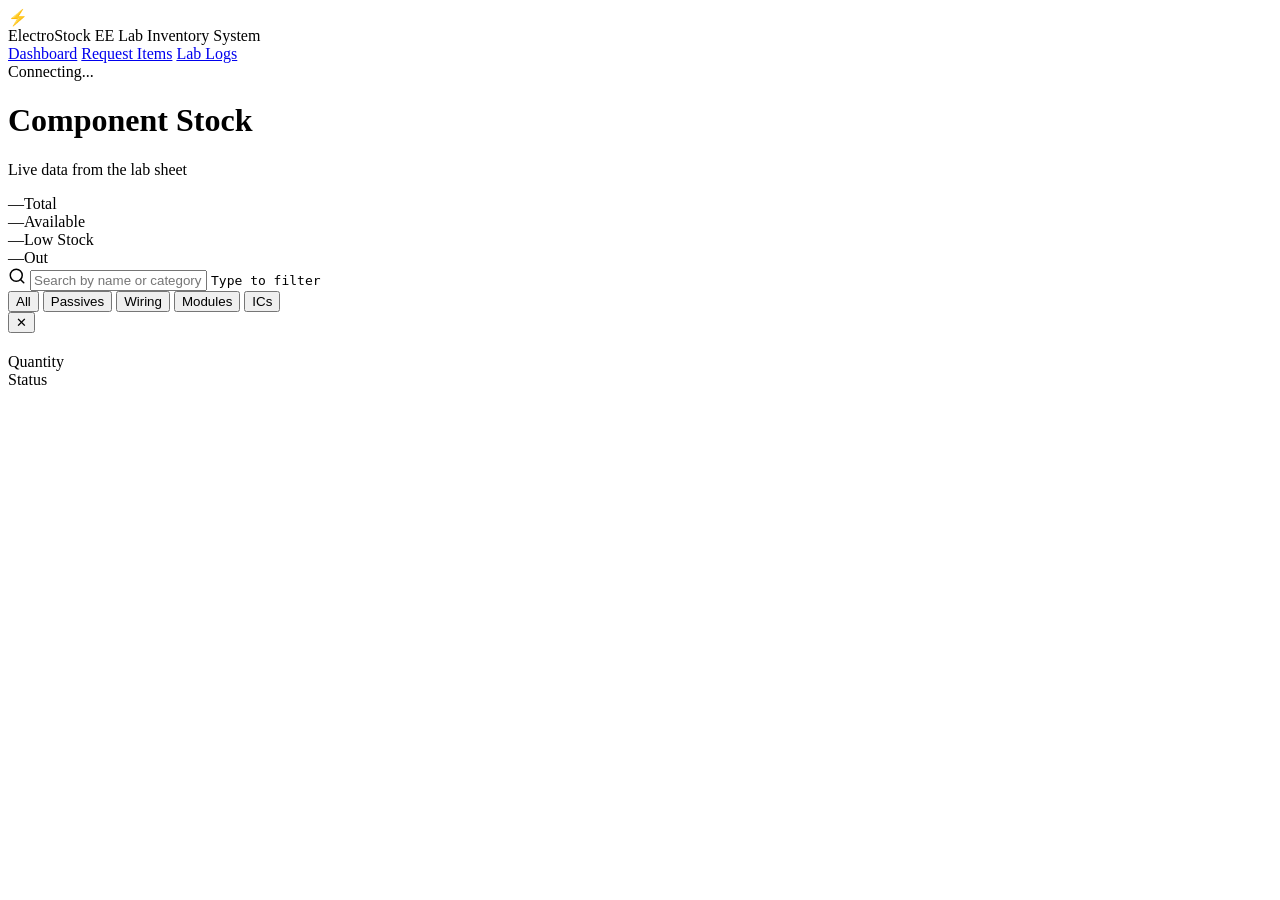
==== index.html @ 2708f956 "Add files via upload" ====
<!DOCTYPE html>
<html lang="en">
<head>
    <meta charset="UTF-8">
    <meta name="viewport" content="width=device-width, initial-scale=1.0">
    <title>ElectroStock — EE Lab Inventory System</title>
    <link rel="preconnect" href="https://fonts.googleapis.com">
    <link rel="preconnect" href="https://fonts.gstatic.com" crossorigin>
    <link href="https://fonts.googleapis.com/css2?family=JetBrains+Mono:wght@400;600&family=Inter:wght@400;500;600;700&display=swap" rel="stylesheet">
    <link rel="stylesheet" href="styles.css">
</head>
<body>

    <nav class="navbar">
        <div class="nav-container">
            <div class="logo">
                <span class="logo-mark">⚡</span>
                <div class="logo-text">
                    <span class="logo-main">ElectroStock</span>
                    <span class="logo-sub">EE Lab Inventory System</span>
                </div>
            </div>
            <div class="nav-links">
                <a href="index.html" class="active">Dashboard</a>
                <a href="request.html">Request Items</a>
                <a href="logs.html">Lab Logs</a>
            </div>
            <div class="nav-status" id="navStatus">
                <span class="status-dot"></span>
                <span class="status-label">Connecting...</span>
            </div>
        </div>
    </nav>

    <main class="container">

        <header class="search-header">
            <div class="header-top">
                <div>
                    <h1>Component Stock</h1>
                    <p class="header-sub">Live data from the lab sheet</p>
                </div>
                <div class="summary-chips" id="summaryChips">
                    <div class="chip chip--total"><span class="chip-num" id="totalCount">—</span><span class="chip-label">Total</span></div>
                    <div class="chip chip--ok"><span class="chip-num" id="availCount">—</span><span class="chip-label">Available</span></div>
                    <div class="chip chip--warn"><span class="chip-num" id="lowCount">—</span><span class="chip-label">Low Stock</span></div>
                    <div class="chip chip--danger"><span class="chip-num" id="outCount">—</span><span class="chip-label">Out</span></div>
                </div>
            </div>
            <div class="search-wrapper">
                <svg class="search-icon" xmlns="http://www.w3.org/2000/svg" width="18" height="18" viewBox="0 0 24 24" fill="none" stroke="currentColor" stroke-width="2" stroke-linecap="round" stroke-linejoin="round"><circle cx="11" cy="11" r="8"/><path d="m21 21-4.35-4.35"/></svg>
                <input type="text" id="searchInput" placeholder="Search by name or category…" autocomplete="off">
                <kbd class="search-kbd">Type to filter</kbd>
            </div>
            <div class="filter-row" id="filterRow">
                <button class="filter-btn active" data-filter="All">All</button>
                <button class="filter-btn" data-filter="Passives">Passives</button>
                <button class="filter-btn" data-filter="Wiring">Wiring</button>
                <button class="filter-btn" data-filter="Modules">Modules</button>
                <button class="filter-btn" data-filter="Integrated Circuits">ICs</button>
            </div>
        </header>

        <section class="inventory-grid" id="inventoryGrid"></section>

    </main>

    <!-- Detail Modal -->
    <div class="modal-overlay" id="modalOverlay" role="dialog" aria-modal="true" aria-labelledby="modalTitle">
        <div class="modal">
            <button class="modal-close" id="modalClose" aria-label="Close">✕</button>
            <div class="modal-icon" id="modalIcon"></div>
            <h2 class="modal-title" id="modalTitle"></h2>
            <p class="modal-category" id="modalCategory"></p>
            <div class="modal-divider"></div>
            <div class="modal-stats">
                <div class="modal-stat">
                    <span class="modal-stat-label">Quantity</span>
                    <span class="modal-stat-value mono" id="modalQty"></span>
                </div>
                <div class="modal-stat">
                    <span class="modal-stat-label">Status</span>
                    <span class="modal-stat-value" id="modalStatus"></span>
                </div>
            </div>
        </div>
    </div>

    <script src="app.js"></script>
</body>
</html>
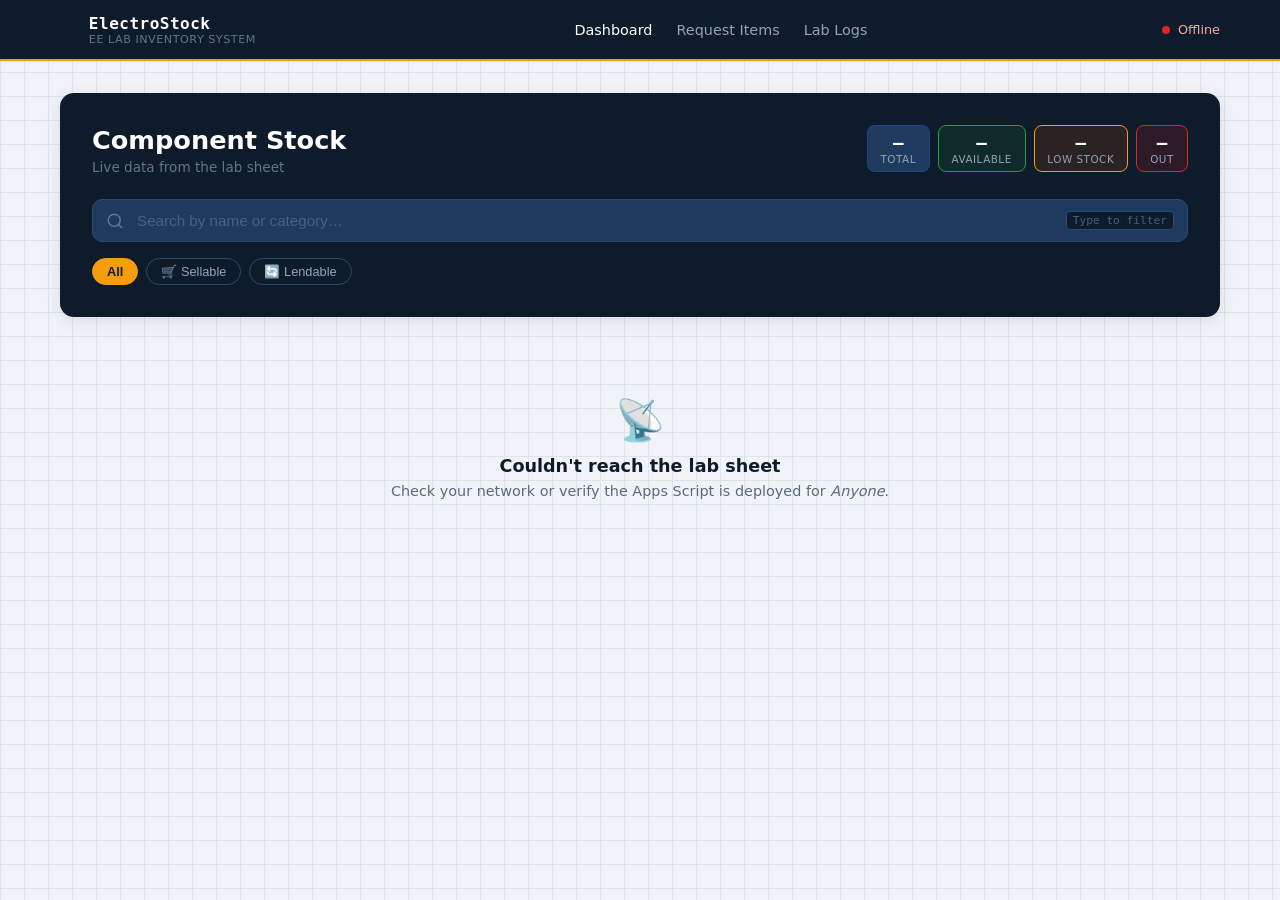
==== commit b7588eb4: "Add files via upload" ====
--- a/index.html
+++ b/index.html
@@ -53,13 +53,21 @@
                 <kbd class="search-kbd">Type to filter</kbd>
             </div>
             <div class="filter-row" id="filterRow">
-                <button class="filter-btn active" data-filter="All">All</button>
-                <button class="filter-btn" data-filter="Passives">Passives</button>
-                <button class="filter-btn" data-filter="Wiring">Wiring</button>
-                <button class="filter-btn" data-filter="Modules">Modules</button>
-                <button class="filter-btn" data-filter="Integrated Circuits">ICs</button>
+                <button class="filter-btn active" data-itemtype="All">All</button>
+                <button class="filter-btn" data-itemtype="Sellable">🛒 Sellable</button>
+                <button class="filter-btn" data-itemtype="Lendable">🔄 Lendable</button>
             </div>
         </header>
+
+        <div class="lendable-notice hidden" id="lendableNotice">
+            <h3>⚠️ Notice to Users</h3>
+            <ol>
+                <li><strong>Valid ID Deposited:</strong> A valid ID must be left at the desk before any requested item can be issued to you. Your ID will be returned once the item is brought back.</li>
+                <li><strong>On-Premises Use Only:</strong> Items cannot be taken home under any circumstances. All equipment must remain within the designated area.</li>
+                <li><strong>Non-SELENS Students:</strong> While SELENS students enjoy standard access, requests made by students from outside the SELENS department are subject to additional fees.</li>
+                <li><strong>Fines for Damage:</strong> Please inspect items before leaving. Any damages detected upon return will result in a fine and the patron will be held financially responsible.</li>
+            </ol>
+        </div>
 
         <section class="inventory-grid" id="inventoryGrid"></section>
 
@@ -88,4 +96,4 @@
 
     <script src="app.js"></script>
 </body>
-</html>
+</html>
--- a/styles.css
+++ b/styles.css
@@ -0,0 +1,574 @@
+/* =============================================
+   EE Lab Inventory — styles.css
+   Shared across all pages
+   ============================================= */
+
+:root {
+    --bg:         #f0f4f8;
+    --surface:    #ffffff;
+    --nav:        #0d1b2a;
+    --text-pri:   #0d1b2a;
+    --text-sec:   #5a6a7e;
+    --text-inv:   #ffffff;
+    --accent:     #f59e0b;
+    --accent-dim: #fef3c7;
+    --ok:         #16a34a;
+    --ok-bg:      #dcfce7;
+    --warn:       #b45309;
+    --warn-bg:    #fef9c3;
+    --danger:     #dc2626;
+    --danger-bg:  #fee2e2;
+    --border:     #dde3ea;
+    --radius:     10px;
+    --shadow-sm:  0 1px 3px rgba(0,0,0,.08);
+    --shadow-md:  0 4px 16px rgba(0,0,0,.10);
+    --shadow-lg:  0 12px 40px rgba(0,0,0,.18);
+}
+
+*, *::before, *::after { box-sizing: border-box; }
+
+body {
+    font-family: 'Inter', system-ui, sans-serif;
+    margin: 0;
+    padding: 0;
+    background-color: var(--bg);
+    background-image:
+        linear-gradient(var(--border) 1px, transparent 1px),
+        linear-gradient(90deg, var(--border) 1px, transparent 1px);
+    background-size: 24px 24px;
+    color: var(--text-pri);
+    min-height: 100vh;
+}
+
+.mono { font-family: 'JetBrains Mono', monospace; }
+
+/* ── Navbar ── */
+.navbar {
+    background-color: var(--nav);
+    padding: .85rem 0;
+    border-bottom: 2px solid var(--accent);
+    position: sticky;
+    top: 0;
+    z-index: 100;
+}
+
+.nav-container {
+    max-width: 1200px;
+    margin: 0 auto;
+    padding: 0 1.25rem;
+    display: flex;
+    justify-content: space-between;
+    align-items: center;
+    gap: 1rem;
+}
+
+.logo {
+    display: flex;
+    align-items: center;
+    gap: .75rem;
+}
+
+.logo-mark { font-size: 1.5rem; line-height: 1; }
+
+.logo-text {
+    display: flex;
+    flex-direction: column;
+}
+
+.logo-main {
+    font-family: 'JetBrains Mono', monospace;
+    font-weight: 600;
+    font-size: 1rem;
+    color: var(--text-inv);
+    letter-spacing: .5px;
+}
+
+.logo-sub {
+    font-size: .7rem;
+    color: #64748b;
+    letter-spacing: .5px;
+    text-transform: uppercase;
+}
+
+.nav-links {
+    display: flex;
+    align-items: center;
+}
+
+.nav-links a {
+    color: #94a3b8;
+    text-decoration: none;
+    margin-left: 1.5rem;
+    font-size: .9rem;
+    font-weight: 500;
+    transition: color .2s;
+}
+
+.nav-links a:hover,
+.nav-links a.active { color: #ffffff; }
+
+/* Live status dot */
+.nav-status {
+    display: flex;
+    align-items: center;
+    gap: .5rem;
+    font-size: .8rem;
+    color: #64748b;
+}
+
+.status-dot {
+    width: 8px;
+    height: 8px;
+    border-radius: 50%;
+    background: #475569;
+    transition: background .3s;
+}
+
+.nav-status.connected .status-dot   { background: #22c55e; box-shadow: 0 0 6px #22c55e88; }
+.nav-status.connected .status-label { color: #86efac; }
+.nav-status.error .status-dot       { background: var(--danger); }
+.nav-status.error .status-label     { color: #fca5a5; }
+
+/* ── Container ── */
+.container {
+    max-width: 1200px;
+    margin: 0 auto;
+    padding: 2rem 1.25rem 4rem;
+}
+
+/* ── Search Header (Dashboard) ── */
+.search-header {
+    background-color: var(--nav);
+    color: var(--text-inv);
+    padding: 2rem;
+    border-radius: 14px;
+    margin-bottom: 2rem;
+    box-shadow: var(--shadow-md);
+}
+
+.header-top {
+    display: flex;
+    justify-content: space-between;
+    align-items: flex-start;
+    gap: 1rem;
+    margin-bottom: 1.5rem;
+    flex-wrap: wrap;
+}
+
+.search-header h1 {
+    margin: 0 0 .25rem;
+    font-size: 1.6rem;
+    font-weight: 700;
+}
+
+.header-sub {
+    margin: 0;
+    font-size: .85rem;
+    color: #64748b;
+}
+
+/* Summary chips */
+.summary-chips {
+    display: flex;
+    gap: .5rem;
+    flex-wrap: wrap;
+}
+
+.chip {
+    display: flex;
+    flex-direction: column;
+    align-items: center;
+    padding: .4rem .8rem;
+    border-radius: 8px;
+    min-width: 52px;
+    border: 1px solid transparent;
+}
+
+.chip--total  { background: #1e3a5f; border-color: #2563eb44; }
+.chip--ok     { background: #14532d44; border-color: var(--ok); }
+.chip--warn   { background: #78350f44; border-color: var(--accent); }
+.chip--danger { background: #7f1d1d44; border-color: var(--danger); }
+
+.chip-num {
+    font-family: 'JetBrains Mono', monospace;
+    font-size: 1.1rem;
+    font-weight: 600;
+    color: var(--text-inv);
+}
+
+.chip-label {
+    font-size: .65rem;
+    color: #94a3b8;
+    text-transform: uppercase;
+    letter-spacing: .5px;
+}
+
+/* Search input */
+.search-wrapper {
+    position: relative;
+    display: flex;
+    align-items: center;
+    margin-bottom: 1rem;
+}
+
+.search-icon {
+    position: absolute;
+    left: 14px;
+    color: #64748b;
+    pointer-events: none;
+}
+
+.search-wrapper input {
+    width: 100%;
+    padding: 12px 16px 12px 44px;
+    font-size: .95rem;
+    font-family: 'Inter', sans-serif;
+    background: #1e3a5f;
+    border: 1px solid #2a4a6e;
+    border-radius: var(--radius);
+    color: var(--text-inv);
+    outline: none;
+    transition: border-color .2s, box-shadow .2s;
+}
+
+.search-wrapper input::placeholder { color: #4a6080; }
+
+.search-wrapper input:focus {
+    border-color: var(--accent);
+    box-shadow: 0 0 0 3px rgba(245,158,11,.2);
+}
+
+.search-kbd {
+    position: absolute;
+    right: 14px;
+    font-family: 'JetBrains Mono', monospace;
+    font-size: .7rem;
+    color: #4a6080;
+    background: #0d1b2a;
+    border: 1px solid #2a4a6e;
+    border-radius: 4px;
+    padding: 2px 6px;
+    pointer-events: none;
+}
+
+/* Category filter buttons */
+.filter-row {
+    display: flex;
+    gap: .5rem;
+    flex-wrap: wrap;
+}
+
+.filter-btn {
+    padding: 5px 14px;
+    border-radius: 20px;
+    border: 1px solid #2a4a6e;
+    background: transparent;
+    color: #94a3b8;
+    font-size: .8rem;
+    font-family: 'Inter', sans-serif;
+    font-weight: 500;
+    cursor: pointer;
+    transition: all .15s;
+}
+
+.filter-btn:hover { border-color: var(--accent); color: var(--accent); }
+
+.filter-btn.active {
+    background: var(--accent);
+    border-color: var(--accent);
+    color: #0d1b2a;
+    font-weight: 700;
+}
+
+.hidden { display: none !important; }
+
+/* ── Lendable Borrower Notice ── */
+.lendable-notice {
+    background: var(--accent-dim);
+    border: 1.5px solid #fcd34d;
+    border-radius: 14px;
+    padding: 1.25rem 1.5rem;
+    margin-bottom: 1.5rem;
+    box-shadow: var(--shadow-sm);
+}
+
+.lendable-notice h3 {
+    margin: 0 0 .85rem;
+    font-size: .95rem;
+    font-weight: 700;
+    color: #78350f;
+    letter-spacing: .4px;
+    text-transform: uppercase;
+}
+
+.lendable-notice ol {
+    margin: 0;
+    padding-left: 1.25rem;
+    display: flex;
+    flex-direction: column;
+    gap: .55rem;
+}
+
+.lendable-notice li {
+    font-size: .85rem;
+    color: #78350f;
+    line-height: 1.55;
+}
+
+.lendable-notice li strong {
+    color: #5c2d06;
+}
+
+@media (max-width: 600px) {
+    .lendable-notice { padding: 1rem 1.1rem; }
+}
+
+/* ── Inventory Grid ── */
+.inventory-grid {
+    display: grid;
+    grid-template-columns: repeat(auto-fill, minmax(260px, 1fr));
+    gap: 1rem;
+}
+
+/* ── Component Card ── */
+.component-card {
+    background: var(--surface);
+    border-radius: var(--radius);
+    border: 1px solid var(--border);
+    padding: 1rem;
+    display: flex;
+    gap: 1rem;
+    align-items: center;
+    box-shadow: var(--shadow-sm);
+    cursor: pointer;
+    transition: transform .18s, box-shadow .18s, border-color .18s;
+    position: relative;
+    overflow: hidden;
+}
+
+.component-card::before {
+    content: '';
+    position: absolute;
+    left: 0; top: 0; bottom: 0;
+    width: 3px;
+    border-radius: var(--radius) 0 0 var(--radius);
+}
+
+.component-card.status-available::before    { background: var(--ok); }
+.component-card.status-low-stock::before    { background: var(--accent); }
+.component-card.status-out-of-stock::before { background: var(--danger); }
+
+.component-card:hover {
+    transform: translateY(-3px);
+    box-shadow: var(--shadow-md);
+    border-color: #c5cdd8;
+}
+
+.card-icon {
+    width: 56px;
+    height: 56px;
+    background: #f8fafc;
+    border-radius: 8px;
+    border: 1px dashed var(--border);
+    display: flex;
+    justify-content: center;
+    align-items: center;
+    font-size: 1.6rem;
+    flex-shrink: 0;
+}
+
+.card-details {
+    display: flex;
+    flex-direction: column;
+    flex: 1;
+    min-width: 0;
+}
+
+.component-title {
+    margin: 0 0 2px;
+    font-size: 1rem;
+    font-weight: 600;
+    white-space: nowrap;
+    overflow: hidden;
+    text-overflow: ellipsis;
+}
+
+.card-category {
+    margin: 0 0 8px;
+    font-size: .78rem;
+    color: var(--text-sec);
+    text-transform: uppercase;
+    letter-spacing: .4px;
+}
+
+.card-footer {
+    display: flex;
+    justify-content: space-between;
+    align-items: center;
+}
+
+.card-qty {
+    font-family: 'JetBrains Mono', monospace;
+    font-size: .85rem;
+    font-weight: 600;
+    color: var(--text-sec);
+}
+
+.card-qty span { color: var(--text-pri); font-size: 1rem; }
+
+/* ── Status Badges ── */
+.status-badge {
+    padding: 3px 10px;
+    border-radius: 5px;
+    font-size: .72rem;
+    font-weight: 700;
+    text-transform: uppercase;
+    letter-spacing: .5px;
+}
+
+.available    { background: var(--ok-bg);     color: var(--ok); }
+.low-stock    { background: var(--warn-bg);   color: var(--warn); }
+.out-of-stock { background: var(--danger-bg); color: var(--danger); }
+
+/* ── Skeleton Loading ── */
+.skeleton-card {
+    background: var(--surface);
+    border-radius: var(--radius);
+    border: 1px solid var(--border);
+    padding: 1rem;
+    display: flex;
+    gap: 1rem;
+    align-items: center;
+}
+
+.skel {
+    background: linear-gradient(90deg, #e2e8f0 25%, #f1f5f9 50%, #e2e8f0 75%);
+    background-size: 200% 100%;
+    animation: shimmer 1.4s infinite;
+    border-radius: 6px;
+}
+
+.skel-icon  { width: 56px; height: 56px; border-radius: 8px; flex-shrink: 0; }
+.skel-lines { flex: 1; display: flex; flex-direction: column; gap: 8px; }
+.skel-title { height: 14px; width: 70%; }
+.skel-cat   { height: 11px; width: 45%; }
+.skel-badge { height: 20px; width: 80px; border-radius: 5px; }
+
+@keyframes shimmer {
+    0%   { background-position: 200% 0; }
+    100% { background-position: -200% 0; }
+}
+
+/* ── Empty / Error States ── */
+.state-message {
+    grid-column: 1 / -1;
+    text-align: center;
+    padding: 3rem 1rem;
+    color: var(--text-sec);
+}
+
+.state-message .state-icon { font-size: 2.5rem; display: block; margin-bottom: .75rem; }
+.state-message h3 { margin: 0 0 .4rem; font-size: 1.1rem; color: var(--text-pri); }
+.state-message p  { margin: 0; font-size: .9rem; }
+
+/* ── Modal ── */
+.modal-overlay {
+    position: fixed;
+    inset: 0;
+    background: rgba(13,27,42,.6);
+    backdrop-filter: blur(4px);
+    display: flex;
+    justify-content: center;
+    align-items: center;
+    z-index: 200;
+    opacity: 0;
+    pointer-events: none;
+    transition: opacity .2s;
+}
+
+.modal-overlay.open { opacity: 1; pointer-events: all; }
+
+.modal {
+    background: var(--surface);
+    border-radius: 16px;
+    padding: 2rem;
+    width: min(420px, 90vw);
+    box-shadow: var(--shadow-lg);
+    position: relative;
+    transform: translateY(16px);
+    transition: transform .22s;
+}
+
+.modal-overlay.open .modal { transform: translateY(0); }
+
+.modal-close {
+    position: absolute;
+    top: 1rem; right: 1rem;
+    background: #f1f5f9;
+    border: none;
+    border-radius: 6px;
+    width: 32px; height: 32px;
+    font-size: .9rem;
+    cursor: pointer;
+    color: var(--text-sec);
+    display: flex;
+    align-items: center;
+    justify-content: center;
+    transition: background .15s;
+}
+
+.modal-close:hover { background: var(--border); }
+
+.modal-icon { font-size: 5rem; text-align: center; margin-bottom: .75rem; line-height: 1; }
+
+.modal-title {
+    margin: 0 0 .25rem;
+    font-size: 1.3rem;
+    font-weight: 700;
+    text-align: center;
+}
+
+.modal-category {
+    margin: 0;
+    text-align: center;
+    font-size: .82rem;
+    color: var(--text-sec);
+    text-transform: uppercase;
+    letter-spacing: .5px;
+}
+
+.modal-divider { height: 1px; background: var(--border); margin: 1.25rem 0; }
+
+.modal-stats { display: grid; grid-template-columns: 1fr 1fr; gap: 1rem; }
+
+.modal-stat {
+    background: #f8fafc;
+    border-radius: 8px;
+    padding: .85rem 1rem;
+    display: flex;
+    flex-direction: column;
+    gap: .3rem;
+}
+
+.modal-stat-label {
+    font-size: .72rem;
+    color: var(--text-sec);
+    text-transform: uppercase;
+    letter-spacing: .5px;
+}
+
+.modal-stat-value { font-size: 1.2rem; font-weight: 700; }
+
+/* ── Responsive ── */
+@media (max-width: 600px) {
+    .search-header { padding: 1.25rem; }
+    .header-top { flex-direction: column; }
+    .search-kbd { display: none; }
+    .summary-chips { gap: .35rem; }
+    .chip { padding: .3rem .6rem; min-width: 44px; }
+}
+
+@media (prefers-reduced-motion: reduce) {
+    .skel { animation: none; }
+    .component-card, .modal, .modal-overlay { transition: none; }
+}
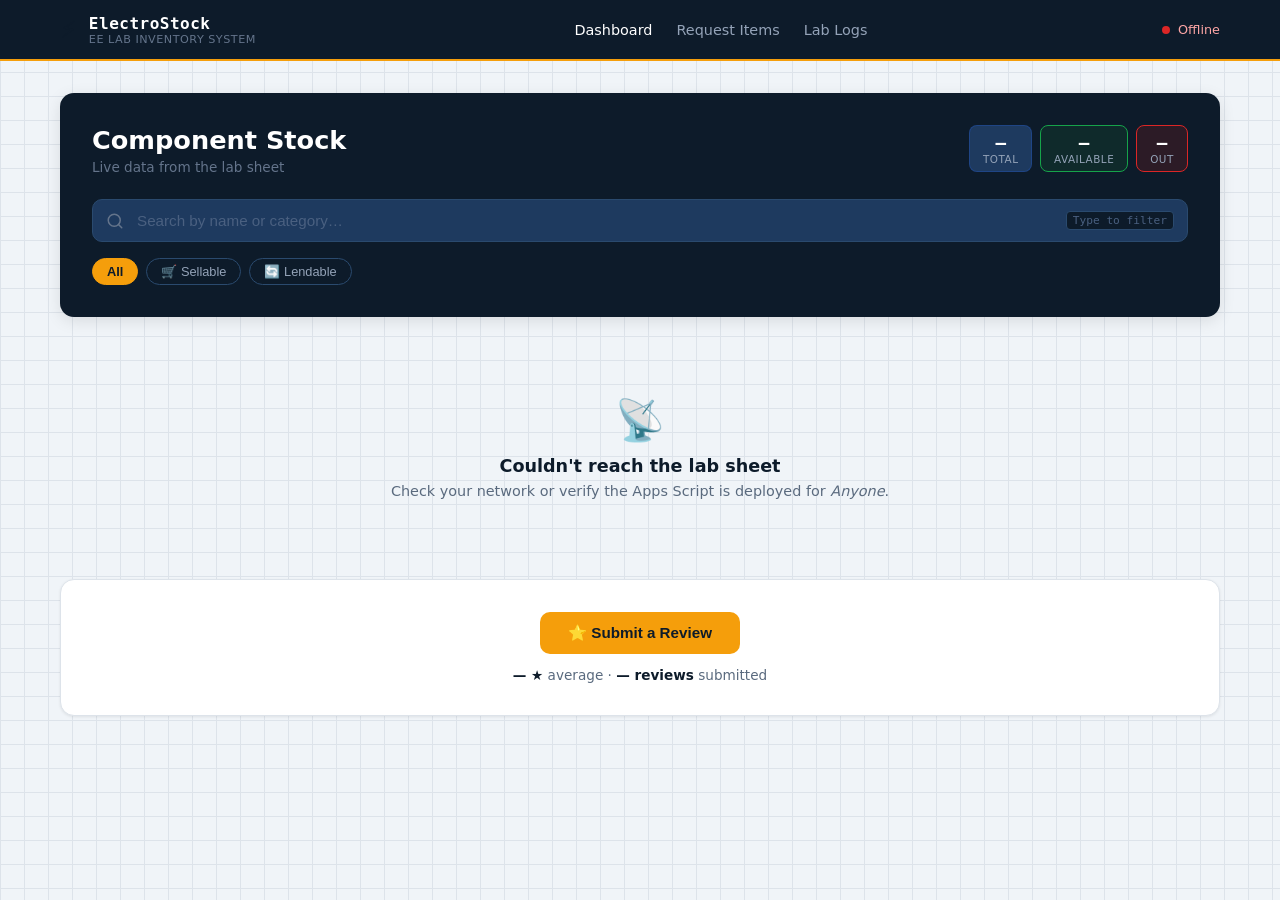
==== commit 38852fc9: "Add files via upload UPDATE" ====
--- a/index.html
+++ b/index.html
@@ -43,7 +43,6 @@
                 <div class="summary-chips" id="summaryChips">
                     <div class="chip chip--total"><span class="chip-num" id="totalCount">—</span><span class="chip-label">Total</span></div>
                     <div class="chip chip--ok"><span class="chip-num" id="availCount">—</span><span class="chip-label">Available</span></div>
-                    <div class="chip chip--warn"><span class="chip-num" id="lowCount">—</span><span class="chip-label">Low Stock</span></div>
                     <div class="chip chip--danger"><span class="chip-num" id="outCount">—</span><span class="chip-label">Out</span></div>
                 </div>
             </div>
@@ -71,6 +70,14 @@
 
         <section class="inventory-grid" id="inventoryGrid"></section>
 
+        <!-- Review Section — always sits below the grid, however many items it holds -->
+        <section class="review-section" id="reviewSection">
+            <button class="review-btn" id="reviewBtn">⭐ Submit a Review</button>
+            <p class="review-stats" id="reviewStats">
+                <span id="reviewAvg">—</span> average · <span id="reviewCount">—</span> submitted
+            </p>
+        </section>
+
     </main>
 
     <!-- Detail Modal -->
@@ -80,6 +87,7 @@
             <div class="modal-icon" id="modalIcon"></div>
             <h2 class="modal-title" id="modalTitle"></h2>
             <p class="modal-category" id="modalCategory"></p>
+            <p class="modal-item-type" id="modalItemType"></p>
             <div class="modal-divider"></div>
             <div class="modal-stats">
                 <div class="modal-stat">
@@ -90,7 +98,64 @@
                     <span class="modal-stat-label">Status</span>
                     <span class="modal-stat-value" id="modalStatus"></span>
                 </div>
+                <div class="modal-stat hidden" id="modalPriceRow">
+                    <span class="modal-stat-label">Price</span>
+                    <span class="modal-stat-value mono" id="modalPrice"></span>
+                </div>
             </div>
+        </div>
+    </div>
+
+    <!-- Review Modal -->
+    <div class="modal-overlay" id="reviewModalOverlay" role="dialog" aria-modal="true" aria-labelledby="reviewModalTitle">
+        <div class="modal review-modal">
+            <button class="modal-close" id="reviewModalClose" aria-label="Close">✕</button>
+            <h2 class="modal-title" id="reviewModalTitle">Rate Your Experience</h2>
+            <p class="modal-category" style="text-transform:none;">How was the EE Lab Inventory System?</p>
+            <div class="star-picker" id="starPicker">
+                <span class="star" data-value="1">★</span>
+                <span class="star" data-value="2">★</span>
+                <span class="star" data-value="3">★</span>
+                <span class="star" data-value="4">★</span>
+                <span class="star" data-value="5">★</span>
+            </div>
+            <button class="review-submit-btn" id="reviewSubmitBtn" disabled>
+                <span id="reviewSubmitLabel">Submit Review</span>
+                <span id="reviewSubmitSpinner" class="spinner hidden"></span>
+            </button>
+        </div>
+    </div>
+
+    <!-- Review Details Modal — optional name + comment, shown after stars are picked -->
+    <div class="modal-overlay" id="reviewDetailsOverlay" role="dialog" aria-modal="true" aria-labelledby="reviewDetailsTitle">
+        <div class="modal review-modal">
+            <button class="modal-close" id="reviewDetailsClose" aria-label="Close">✕</button>
+            <h2 class="modal-title" id="reviewDetailsTitle">Add a Comment</h2>
+            <p class="modal-category" style="text-transform:none;">Optional — leave blank and submit if you'd rather not.</p>
+            <div class="review-details-form">
+                <div class="field-group">
+                    <label for="reviewName">Name (optional)</label>
+                    <input type="text" id="reviewName" placeholder="e.g. Juan dela Cruz" autocomplete="name">
+                </div>
+                <div class="field-group">
+                    <label for="reviewComment">Comment (optional)</label>
+                    <textarea id="reviewComment" rows="3" placeholder="Tell us what you liked or what we can improve…"></textarea>
+                </div>
+            </div>
+            <button class="review-submit-btn" id="reviewDetailsSubmitBtn">
+                <span id="reviewDetailsSubmitLabel">Submit</span>
+                <span id="reviewDetailsSubmitSpinner" class="spinner hidden"></span>
+            </button>
+        </div>
+    </div>
+
+    <!-- Thank You Modal -->
+    <div class="modal-overlay" id="thankYouOverlay" role="dialog" aria-modal="true" aria-labelledby="thankYouTitle">
+        <div class="modal thank-you-modal">
+            <div class="modal-icon">🎉</div>
+            <h2 class="modal-title" id="thankYouTitle">Thanks for Reviewing!</h2>
+            <p class="modal-category" style="text-transform:none; font-size:.95rem;">Show this to the nearest officer.</p>
+            <button class="btn-primary" id="thankYouCloseBtn" style="margin-top:1.5rem; width:100%;">Close</button>
         </div>
     </div>
 
--- a/styles.css
+++ b/styles.css
@@ -355,7 +355,6 @@
 }
 
 .component-card.status-available::before    { background: var(--ok); }
-.component-card.status-low-stock::before    { background: var(--accent); }
 .component-card.status-out-of-stock::before { background: var(--danger); }
 
 .component-card:hover {
@@ -401,10 +400,43 @@
     letter-spacing: .4px;
 }
 
+/* Item type badge (Sellable / Lendable) — on cards and in the modal */
+.item-type-badge {
+    display: inline-flex;
+    align-items: center;
+    gap: .3rem;
+    width: fit-content;
+    padding: 2px 9px;
+    margin-bottom: 8px;
+    border-radius: 5px;
+    font-size: .68rem;
+    font-weight: 700;
+    text-transform: uppercase;
+    letter-spacing: .4px;
+}
+
+.item-type-badge.sellable { background: #f3e8ff; color: #7c3aed; }
+.item-type-badge.lendable { background: #dbeafe; color: #1d4ed8; }
+
+.modal-item-type {
+    text-align: center;
+    margin: -.25rem 0 0;
+}
+
+.modal-item-type .item-type-badge { margin: 0 auto; }
+
 .card-footer {
     display: flex;
     justify-content: space-between;
     align-items: center;
+}
+
+.card-price {
+    font-family: 'JetBrains Mono', monospace;
+    font-size: .85rem;
+    font-weight: 700;
+    color: var(--ok);
+    margin-left: .3rem;
 }
 
 .card-qty {
@@ -427,7 +459,6 @@
 }
 
 .available    { background: var(--ok-bg);     color: var(--ok); }
-.low-stock    { background: var(--warn-bg);   color: var(--warn); }
 .out-of-stock { background: var(--danger-bg); color: var(--danger); }
 
 /* ── Skeleton Loading ── */
@@ -539,7 +570,7 @@
 
 .modal-divider { height: 1px; background: var(--border); margin: 1.25rem 0; }
 
-.modal-stats { display: grid; grid-template-columns: 1fr 1fr; gap: 1rem; }
+.modal-stats { display: grid; grid-template-columns: repeat(auto-fit, minmax(110px, 1fr)); gap: 1rem; }
 
 .modal-stat {
     background: #f8fafc;
@@ -558,6 +589,165 @@
 }
 
 .modal-stat-value { font-size: 1.2rem; font-weight: 700; }
+
+.spinner {
+    width: 18px; height: 18px;
+    border: 2px solid rgba(0,0,0,.2);
+    border-top-color: #0d1b2a;
+    border-radius: 50%;
+    animation: spin .7s linear infinite;
+}
+
+@keyframes spin { to { transform: rotate(360deg); } }
+
+.btn-primary {
+    padding: 10px 22px;
+    background: var(--accent);
+    color: #0d1b2a;
+    font-family: 'Inter', sans-serif;
+    font-weight: 700;
+    font-size: .9rem;
+    border: none;
+    border-radius: var(--radius);
+    cursor: pointer;
+    transition: background .15s;
+}
+.btn-primary:hover { background: #d97706; }
+
+/* ── Review Section ── */
+.review-section {
+    margin-top: 2rem;
+    padding: 2rem;
+    background: var(--surface);
+    border-radius: 14px;
+    border: 1px solid var(--border);
+    box-shadow: var(--shadow-sm);
+    text-align: center;
+}
+
+.review-btn {
+    display: inline-flex;
+    align-items: center;
+    gap: .5rem;
+    padding: 12px 28px;
+    background: var(--accent);
+    color: #0d1b2a;
+    font-family: 'Inter', sans-serif;
+    font-size: .95rem;
+    font-weight: 700;
+    border: none;
+    border-radius: var(--radius);
+    cursor: pointer;
+    transition: background .15s, transform .1s;
+}
+
+.review-btn:hover:not(:disabled)  { background: #d97706; }
+.review-btn:active:not(:disabled) { transform: scale(.98); }
+
+.review-btn:disabled {
+    background: var(--ok-bg);
+    color: var(--ok);
+    cursor: default;
+}
+
+.review-stats {
+    margin: .85rem 0 0;
+    font-size: .85rem;
+    color: var(--text-sec);
+}
+
+.review-stats span { font-weight: 700; color: var(--text-pri); }
+
+/* --- Star picker (inside the review modal) --- */
+.star-picker {
+    display: flex;
+    justify-content: center;
+    gap: .4rem;
+    margin: 1.5rem 0;
+}
+
+.star {
+    font-size: 2.4rem;
+    line-height: 1;
+    color: #e2e8f0;
+    cursor: pointer;
+    transition: color .12s, transform .1s;
+    user-select: none;
+}
+
+.star:hover { transform: scale(1.12); }
+.star.filled { color: var(--accent); }
+
+/* --- Review Details form (optional name + comment) --- */
+.review-details-form {
+    display: flex;
+    flex-direction: column;
+    gap: 1rem;
+    margin: 1.25rem 0;
+    text-align: left;
+}
+
+.review-details-form .field-group {
+    display: flex;
+    flex-direction: column;
+    gap: .4rem;
+}
+
+.review-details-form label {
+    font-size: .8rem;
+    font-weight: 600;
+    color: var(--text-sec);
+    text-transform: uppercase;
+    letter-spacing: .4px;
+}
+
+.review-details-form input,
+.review-details-form textarea {
+    padding: 10px 14px;
+    font-size: .95rem;
+    font-family: 'Inter', sans-serif;
+    background: #f8fafc;
+    border: 1px solid var(--border);
+    border-radius: var(--radius);
+    color: var(--text-pri);
+    outline: none;
+    transition: border-color .2s, box-shadow .2s;
+    width: 100%;
+    box-sizing: border-box;
+}
+
+.review-details-form textarea { resize: vertical; }
+
+.review-details-form input:focus,
+.review-details-form textarea:focus {
+    border-color: var(--accent);
+    box-shadow: 0 0 0 3px rgba(245,158,11,.15);
+    background: #fff;
+}
+
+.review-modal, .thank-you-modal { text-align: center; }
+
+.review-submit-btn {
+    width: 100%;
+    display: flex;
+    justify-content: center;
+    align-items: center;
+    gap: .5rem;
+    padding: 12px;
+    background: var(--accent);
+    color: #0d1b2a;
+    font-family: 'Inter', sans-serif;
+    font-size: .95rem;
+    font-weight: 700;
+    border: none;
+    border-radius: var(--radius);
+    cursor: pointer;
+    transition: background .15s;
+    margin-top: .5rem;
+}
+
+.review-submit-btn:hover:not(:disabled) { background: #d97706; }
+.review-submit-btn:disabled { background: #cbd5e1; color: #94a3b8; cursor: not-allowed; }
 
 /* ── Responsive ── */
 @media (max-width: 600px) {
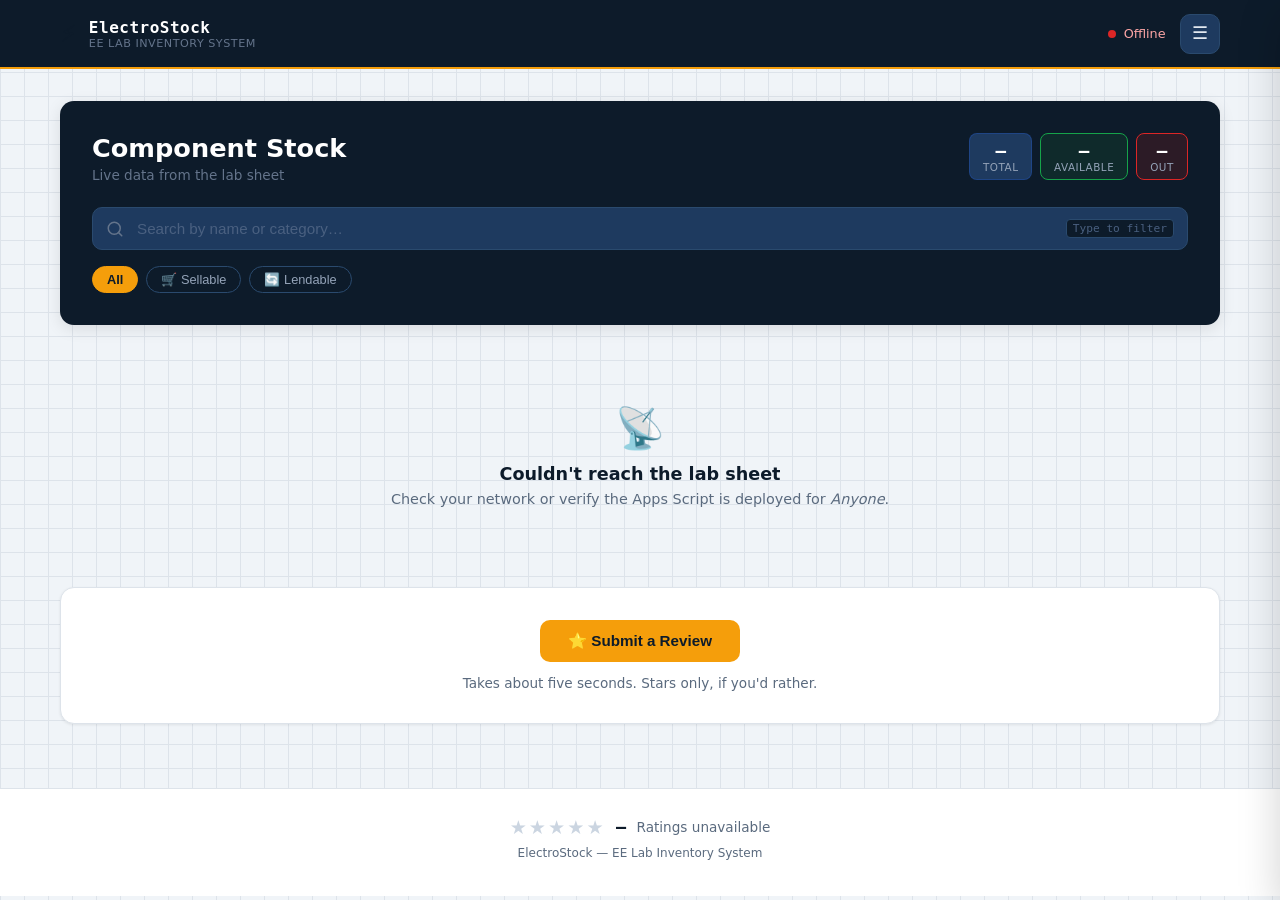
==== commit f8bc3ff1: "Add files via upload" ====
--- a/index.html
+++ b/index.html
@@ -20,16 +20,28 @@
                     <span class="logo-sub">EE Lab Inventory System</span>
                 </div>
             </div>
-            <div class="nav-links">
-                <a href="index.html" class="active">Dashboard</a>
-                <a href="request.html">Request Items</a>
-                <a href="logs.html">Lab Logs</a>
-            </div>
-            <div class="nav-status" id="navStatus">
-                <span class="status-dot"></span>
-                <span class="status-label">Connecting...</span>
+            <div class="nav-actions">
+                <div class="nav-status" id="navStatus">
+                    <span class="status-dot"></span>
+                    <span class="status-label">Connecting...</span>
+                </div>
+                <button type="button" class="nav-toggle" id="navToggle"
+                        aria-label="Open menu" aria-expanded="false" aria-controls="navMenu">☰</button>
             </div>
         </div>
+    </nav>
+
+    <!-- Slide-out nav panel -->
+    <div class="nav-backdrop" id="navBackdrop"></div>
+    <nav class="nav-menu" id="navMenu" aria-label="Main menu">
+        <div class="nav-menu-head">
+            <span class="nav-menu-title">Menu</span>
+            <button type="button" class="nav-menu-close" id="navMenuClose" aria-label="Close menu">✕</button>
+        </div>
+        <a href="index.html" class="active"><span class="nav-menu-icon">📊</span>Dashboard</a>
+        <a href="request.html"><span class="nav-menu-icon">📝</span>Request Items</a>
+        <a href="logs.html"><span class="nav-menu-icon">📋</span>Lab Logs</a>
+        <button type="button" class="nav-rate-btn" id="navRateBtn"><span class="nav-menu-icon">⭐</span>Rate Us</button>
     </nav>
 
     <main class="container">
@@ -73,12 +85,21 @@
         <!-- Review Section — always sits below the grid, however many items it holds -->
         <section class="review-section" id="reviewSection">
             <button class="review-btn" id="reviewBtn">⭐ Submit a Review</button>
-            <p class="review-stats" id="reviewStats">
-                <span id="reviewAvg">—</span> average · <span id="reviewCount">—</span> submitted
-            </p>
+            <p class="review-hint">Takes about five seconds. Stars only, if you'd rather.</p>
         </section>
 
     </main>
+
+    <footer class="site-footer">
+        <div class="footer-inner">
+            <div class="footer-rating">
+                <span class="footer-stars" id="footerStars" aria-hidden="true"><span class="off">★</span><span class="off">★</span><span class="off">★</span><span class="off">★</span><span class="off">★</span></span>
+                <span class="footer-avg" id="reviewAvg">—</span>
+                <span class="footer-count" id="reviewCount">Loading ratings…</span>
+            </div>
+            <p class="footer-note">ElectroStock — EE Lab Inventory System</p>
+        </div>
+    </footer>
 
     <!-- Detail Modal -->
     <div class="modal-overlay" id="modalOverlay" role="dialog" aria-modal="true" aria-labelledby="modalTitle">
@@ -103,6 +124,7 @@
                     <span class="modal-stat-value mono" id="modalPrice"></span>
                 </div>
             </div>
+            <button class="modal-action-btn hidden" id="modalActionBtn"></button>
         </div>
     </div>
 
@@ -159,6 +181,7 @@
         </div>
     </div>
 
+    <script src="nav.js"></script>
     <script src="app.js"></script>
 </body>
 </html>
--- a/styles.css
+++ b/styles.css
@@ -90,22 +90,167 @@
     text-transform: uppercase;
 }
 
-.nav-links {
-    display: flex;
-    align-items: center;
-}
-
-.nav-links a {
+/* Right-hand cluster: live status dot + the ☰ button */
+.nav-actions {
+    display: flex;
+    align-items: center;
+    gap: .9rem;
+}
+
+/* ── Hamburger button ── */
+.nav-toggle {
+    display: inline-flex;
+    align-items: center;
+    justify-content: center;
+    width: 40px;
+    height: 40px;
+    flex-shrink: 0;
+    background: #1e3a5f;
+    border: 1px solid #2a4a6e;
+    border-radius: var(--radius);
+    color: #e2e8f0;
+    font-size: 1.15rem;
+    line-height: 1;
+    cursor: pointer;
+    transition: background .15s, color .15s, border-color .15s;
+}
+
+.nav-toggle:hover {
+    background: #2a4a6e;
+    color: #fff;
+    border-color: var(--accent);
+}
+
+.nav-toggle:focus-visible {
+    outline: 2px solid var(--accent);
+    outline-offset: 2px;
+}
+
+/* ── Slide-out panel ── */
+.nav-backdrop {
+    position: fixed;
+    inset: 0;
+    background: rgba(13, 27, 42, .55);
+    opacity: 0;
+    visibility: hidden;
+    transition: opacity .22s, visibility .22s;
+    z-index: 110;
+}
+
+.nav-backdrop.open { opacity: 1; visibility: visible; }
+
+.nav-menu {
+    position: fixed;
+    top: 0;
+    right: 0;
+    height: 100%;
+    width: min(80vw, 280px);
+    background: var(--nav);
+    border-left: 2px solid var(--accent);
+    box-shadow: var(--shadow-lg);
+    display: flex;
+    flex-direction: column;
+    padding: 1.25rem 1rem;
+    transform: translateX(100%);
+    transition: transform .25s ease;
+    z-index: 120;
+    overflow-y: auto;
+}
+
+.nav-menu.open { transform: translateX(0); }
+
+/* Stop the page scrolling behind the open panel */
+body.nav-open { overflow: hidden; }
+
+.nav-menu-head {
+    display: flex;
+    justify-content: space-between;
+    align-items: center;
+    margin-bottom: 1rem;
+    padding-left: .75rem;
+}
+
+.nav-menu-title {
+    font-size: .8rem;
+    font-weight: 600;
+    color: #64748b;
+    font-family: 'JetBrains Mono', monospace;
+}
+
+.nav-menu-close {
+    background: none;
+    border: none;
     color: #94a3b8;
+    font-size: 1rem;
+    line-height: 1;
+    cursor: pointer;
+    padding: .35rem .45rem;
+    border-radius: 6px;
+    transition: background .15s, color .15s;
+}
+
+.nav-menu-close:hover { background: #1e3a5f; color: #fff; }
+
+.nav-menu a,
+.nav-menu .nav-rate-btn {
+    display: flex;
+    align-items: center;
+    gap: .65rem;
+    width: 100%;
+    margin: 0 0 .2rem;
+    padding: .7rem .75rem;
+    border: none;
+    border-radius: var(--radius);
+    background: transparent;
+    color: #94a3b8;
+    text-align: left;
     text-decoration: none;
-    margin-left: 1.5rem;
-    font-size: .9rem;
+    font-family: 'Inter', sans-serif;
+    font-size: .92rem;
     font-weight: 500;
-    transition: color .2s;
-}
-
-.nav-links a:hover,
-.nav-links a.active { color: #ffffff; }
+    cursor: pointer;
+    transition: background .15s, color .15s;
+}
+
+.nav-menu a:hover,
+.nav-menu .nav-rate-btn:hover:not(:disabled) {
+    background: #1e3a5f;
+    color: #fff;
+}
+
+.nav-menu a.active {
+    background: #1e3a5f;
+    color: #fff;
+    box-shadow: inset 3px 0 0 var(--accent);
+}
+
+.nav-menu a:focus-visible,
+.nav-menu .nav-rate-btn:focus-visible {
+    outline: 2px solid var(--accent);
+    outline-offset: -2px;
+}
+
+/* Rate Us sits slightly apart — it's an action, not a destination */
+.nav-menu .nav-rate-btn {
+    margin-top: .75rem;
+    padding-top: 1rem;
+    border-top: 1px solid #1e3a5f;
+    border-radius: 0;
+    color: var(--accent);
+}
+
+.nav-menu .nav-rate-btn:disabled {
+    color: var(--ok);
+    cursor: default;
+}
+
+.nav-menu-icon {
+    font-size: 1rem;
+    line-height: 1;
+    width: 1.15rem;
+    text-align: center;
+    flex-shrink: 0;
+}
 
 /* Live status dot */
 .nav-status {
@@ -614,6 +759,24 @@
 }
 .btn-primary:hover { background: #d97706; }
 
+.modal-action-btn {
+    width: 100%;
+    margin-top: 1.5rem;
+    padding: 12px;
+    background: var(--accent);
+    color: #0d1b2a;
+    font-family: 'Inter', sans-serif;
+    font-weight: 700;
+    font-size: .95rem;
+    border: none;
+    border-radius: var(--radius);
+    cursor: pointer;
+    transition: background .15s, transform .1s;
+}
+
+.modal-action-btn:hover  { background: #d97706; }
+.modal-action-btn:active { transform: scale(.99); }
+
 /* ── Review Section ── */
 .review-section {
     margin-top: 2rem;
@@ -650,13 +813,63 @@
     cursor: default;
 }
 
-.review-stats {
+.review-hint {
     margin: .85rem 0 0;
     font-size: .85rem;
     color: var(--text-sec);
 }
 
-.review-stats span { font-weight: 700; color: var(--text-pri); }
+/* ── Site footer — rating strip, shared by every page ── */
+.site-footer {
+    border-top: 1px solid var(--border);
+    background: var(--surface);
+    padding: 1.75rem 1.25rem 2.25rem;
+}
+
+.footer-inner {
+    max-width: 1200px;
+    margin: 0 auto;
+    display: flex;
+    flex-direction: column;
+    align-items: center;
+    gap: .55rem;
+    text-align: center;
+}
+
+.footer-rating {
+    display: flex;
+    align-items: center;
+    gap: .65rem;
+    flex-wrap: wrap;
+    justify-content: center;
+}
+
+.footer-stars {
+    font-size: 1.2rem;
+    line-height: 1;
+    letter-spacing: 2px;
+}
+
+.footer-stars .on  { color: var(--accent); }
+.footer-stars .off { color: #cbd5e1; }
+
+.footer-avg {
+    font-family: 'JetBrains Mono', monospace;
+    font-size: 1.05rem;
+    font-weight: 600;
+    color: var(--text-pri);
+}
+
+.footer-count {
+    font-size: .85rem;
+    color: var(--text-sec);
+}
+
+.footer-note {
+    margin: 0;
+    font-size: .75rem;
+    color: var(--text-sec);
+}
 
 /* --- Star picker (inside the review modal) --- */
 .star-picker {
@@ -756,9 +969,17 @@
     .search-kbd { display: none; }
     .summary-chips { gap: .35rem; }
     .chip { padding: .3rem .6rem; min-width: 44px; }
+    .logo-sub { display: none; }
+    .footer-rating { gap: .45rem; }
+}
+
+/* Very narrow: the dot alone still says connected/offline */
+@media (max-width: 420px) {
+    .nav-status .status-label { display: none; }
 }
 
 @media (prefers-reduced-motion: reduce) {
     .skel { animation: none; }
     .component-card, .modal, .modal-overlay { transition: none; }
+    .nav-menu, .nav-backdrop { transition: none; }
 }
